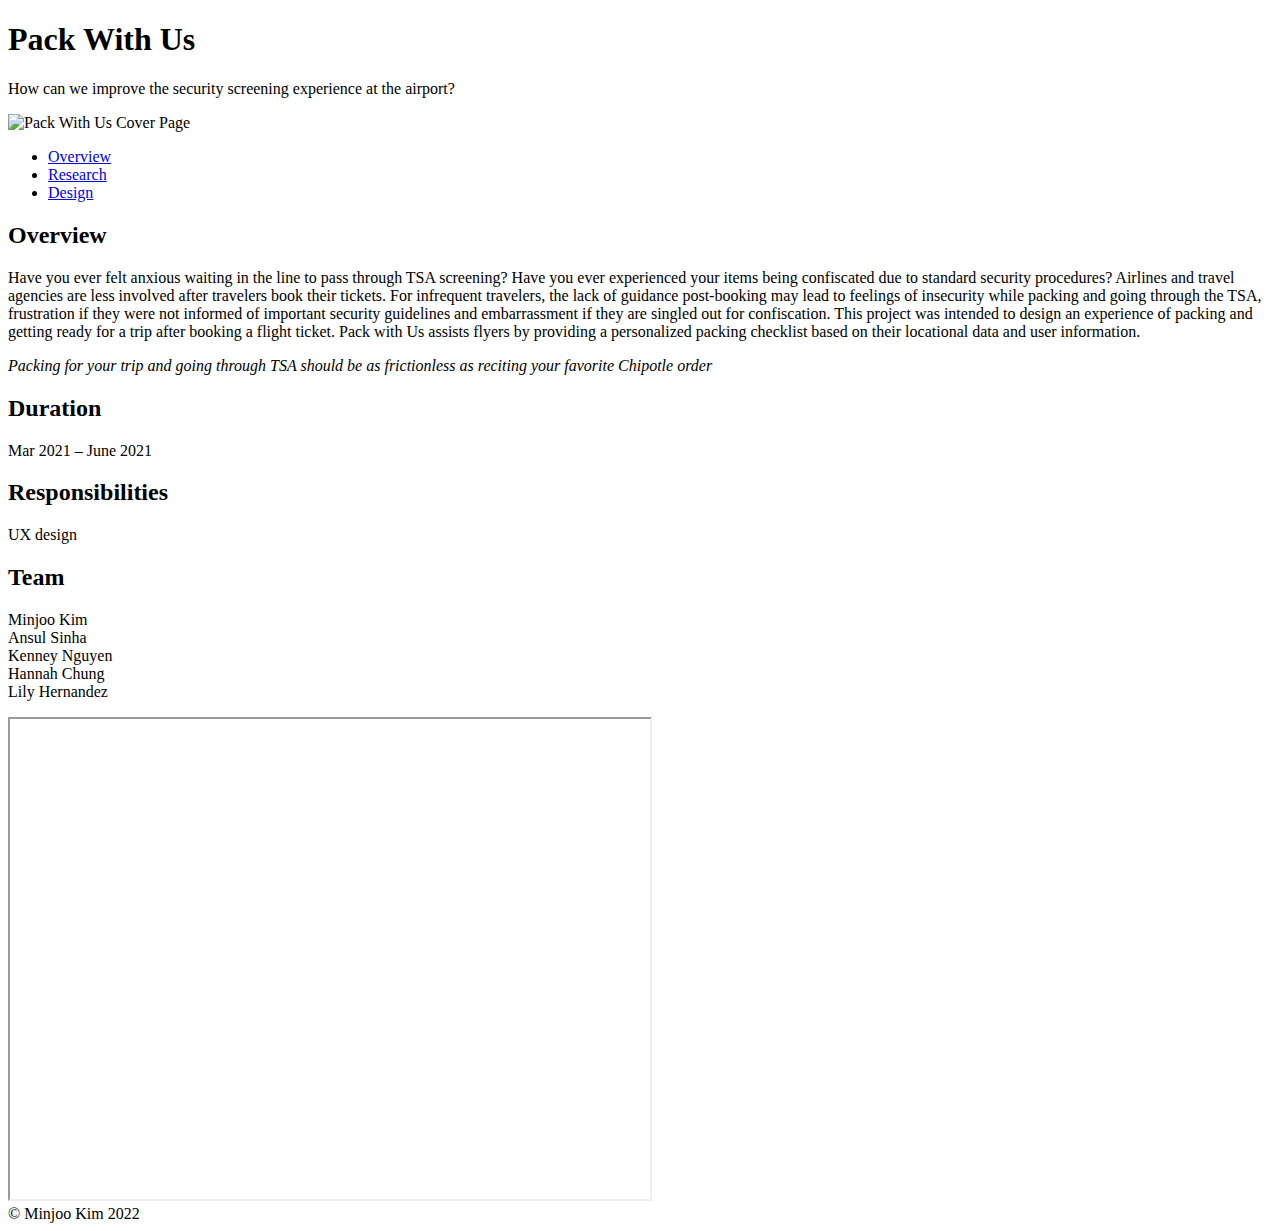
==== index.html @ 5a1395ab "Add files via upload" ====
<!DOCTYPE html>
<html lang="en">
    <head profile="http://www.w3.org/2005/10/profile">
        <link rel="icon" 
              type="image/png" 
              href="img/Logo.png">
<head>
    <meta charset="utf-8">
    <meta name="author" content="Minjoo Kim">
    <meta name="description" content="Design Portfolio">
    <title>Pack With Us</title>
    <link href="https://fonts.googleapis.com/css?family=Roboto:300,400" rel="stylesheet">
    <link rel="stylesheet" href="css/style.css">
</head>
<body>
    <header>
        <h1>Pack With Us</h1>
        <p>How can we improve the security screening experience at the airport?</p>
        <img src="img/cover_photo.png" 
        width=550px height="400px"
        alt="Pack With Us Cover Page">
        <nav>
            <ul>
                <li><a href="index.html">Overview</a></li>
                <li><a href="research.html">Research</a></li>
                <li><a href="design.html">Design</a></li>
            </ul>
        </nav>
    </header>

    <h2>Overview</h2>
    <p>Have you ever felt anxious waiting in the line to pass through TSA screening? Have you ever experienced your items being confiscated due to standard security procedures? Airlines and travel agencies are less involved after travelers book their tickets. For infrequent travelers, the lack of guidance post-booking may lead to feelings of insecurity while packing and going through the TSA, frustration if they were not informed of important security guidelines and embarrassment if they are singled out for confiscation. This project was intended to design an experience of packing and getting ready for a trip after booking a flight ticket. Pack with Us assists flyers by providing a personalized packing checklist based on their locational data and user information. </p>

    <em>Packing for your trip and going through TSA should be as frictionless as reciting your favorite Chipotle order</em>

    <h2>Duration</h2>
    <p>Mar 2021 – June 2021</p>

    <h2>Responsibilities</h2>
    <p>UX design</p>

    <h2>Team</h2>
    <p>Minjoo Kim
        <br>Ansul Sinha
        <br>Kenney Nguyen
        <br>Hannah Chung
        <br>Lily Hernandez
    </p>
    
    <iframe width="640" height="480"
    src="https://www.youtube.com//embed/DbdCM2KamGk">
    </iframe>

    <footer>
        &copy; Minjoo Kim 2022
    </footer>

</body>
</html>



<!-- Things to do:
use <div> elements
     -->
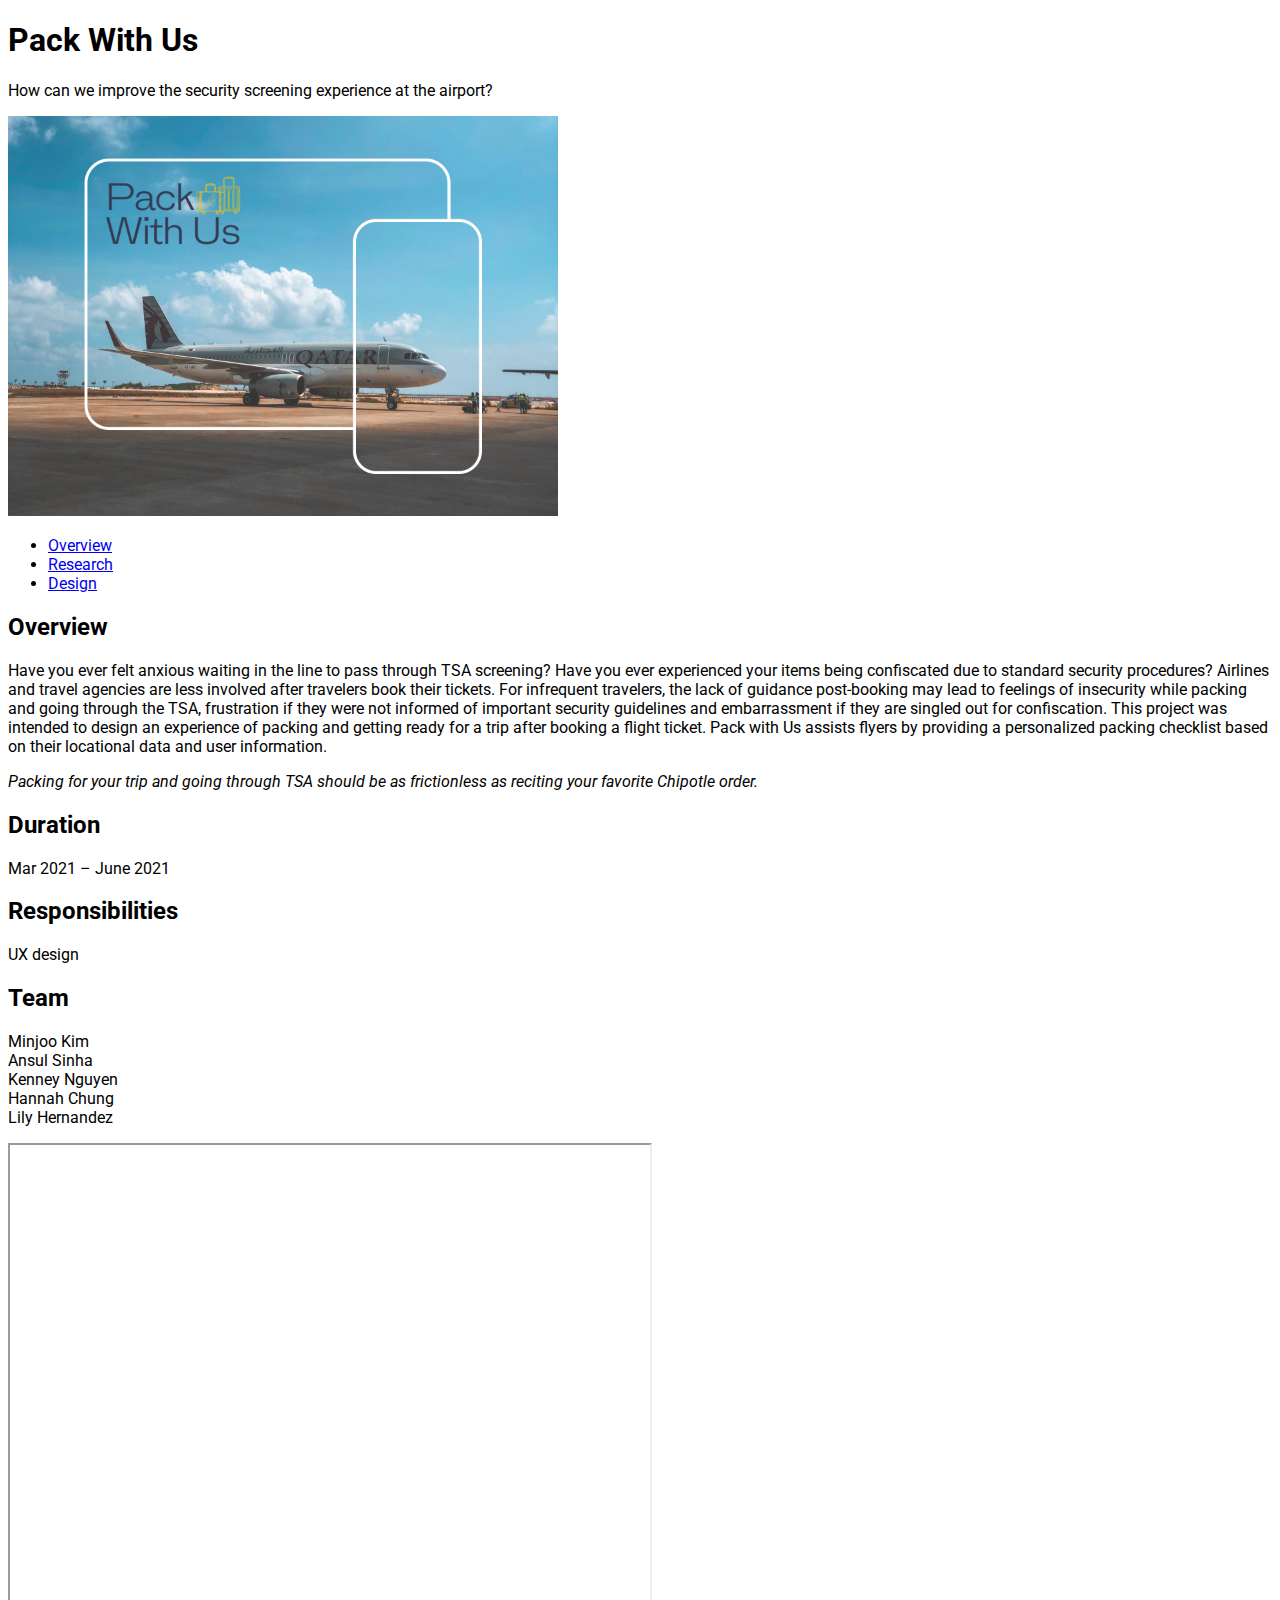
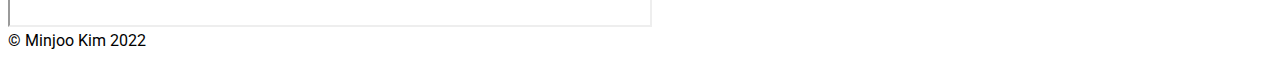
==== commit c512d6ce: "made content edits" ====
--- a/index.html
+++ b/index.html
@@ -29,9 +29,9 @@
     </header>
 
     <h2>Overview</h2>
-    <p>Have you ever felt anxious waiting in the line to pass through TSA screening? Have you ever experienced your items being confiscated due to standard security procedures? Airlines and travel agencies are less involved after travelers book their tickets. For infrequent travelers, the lack of guidance post-booking may lead to feelings of insecurity while packing and going through the TSA, frustration if they were not informed of important security guidelines and embarrassment if they are singled out for confiscation. This project was intended to design an experience of packing and getting ready for a trip after booking a flight ticket. Pack with Us assists flyers by providing a personalized packing checklist based on their locational data and user information. </p>
+    <p>Have you ever felt anxious waiting in the line to pass through TSA screening? Have you ever experienced your items being confiscated due to standard security procedures? Airlines and travel agencies are less involved after travelers book their tickets. For infrequent travelers, the lack of guidance post-booking may lead to feelings of insecurity while packing and going through the TSA, frustration if they were not informed of important security guidelines and embarrassment if they are singled out for confiscation. This project was intended to design an experience of packing and getting ready for a trip after booking a flight ticket. Pack with Us assists flyers by providing a personalized packing checklist based on their locational data and user information.</p>
 
-    <em>Packing for your trip and going through TSA should be as frictionless as reciting your favorite Chipotle order</em>
+    <em>Packing for your trip and going through TSA should be as frictionless as reciting your favorite Chipotle order.</em>
 
     <h2>Duration</h2>
     <p>Mar 2021 – June 2021</p>
--- a/css/style.css
+++ b/css/style.css
@@ -0,0 +1,3 @@
+body {
+    font-family: -apple-system, BlinkMacSystemFont, 'Segoe UI', Roboto, Oxygen, Ubuntu, Cantarell, 'Open Sans', 'Helvetica Neue', sans-serif;
+}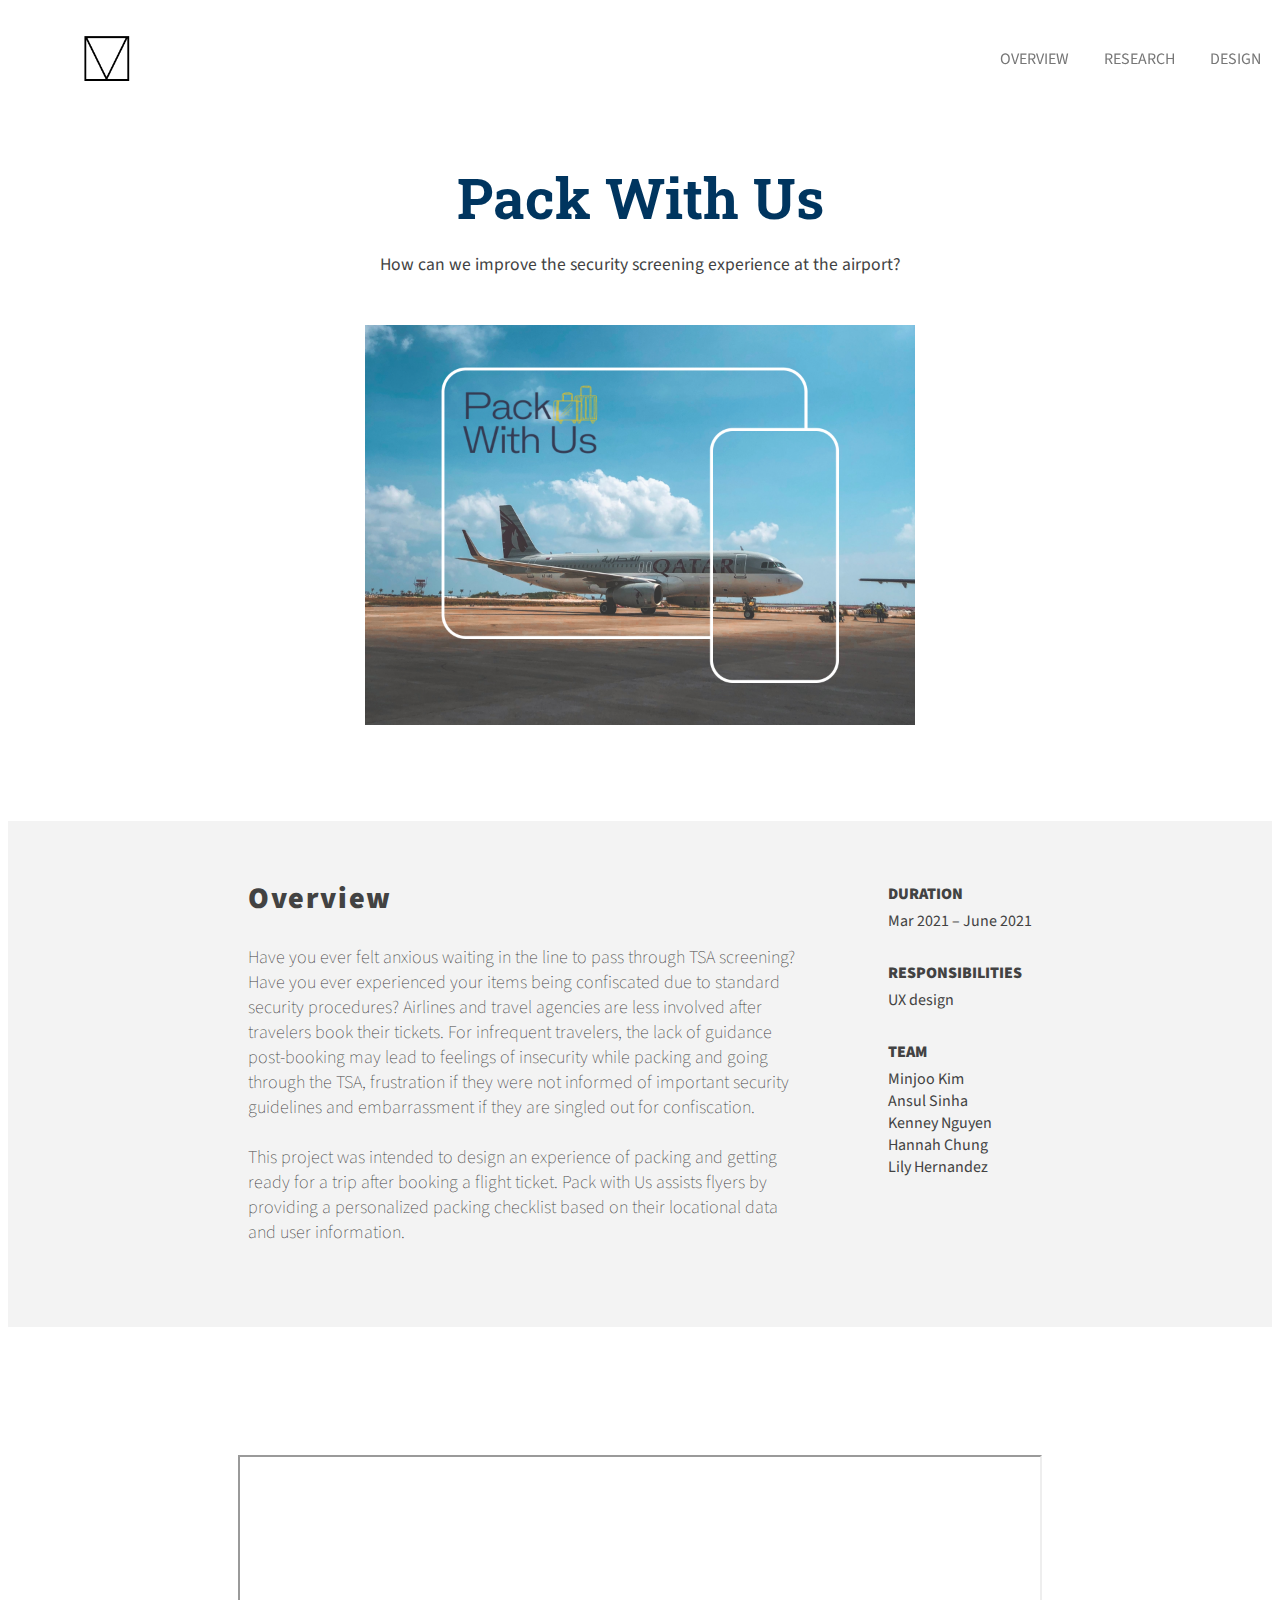
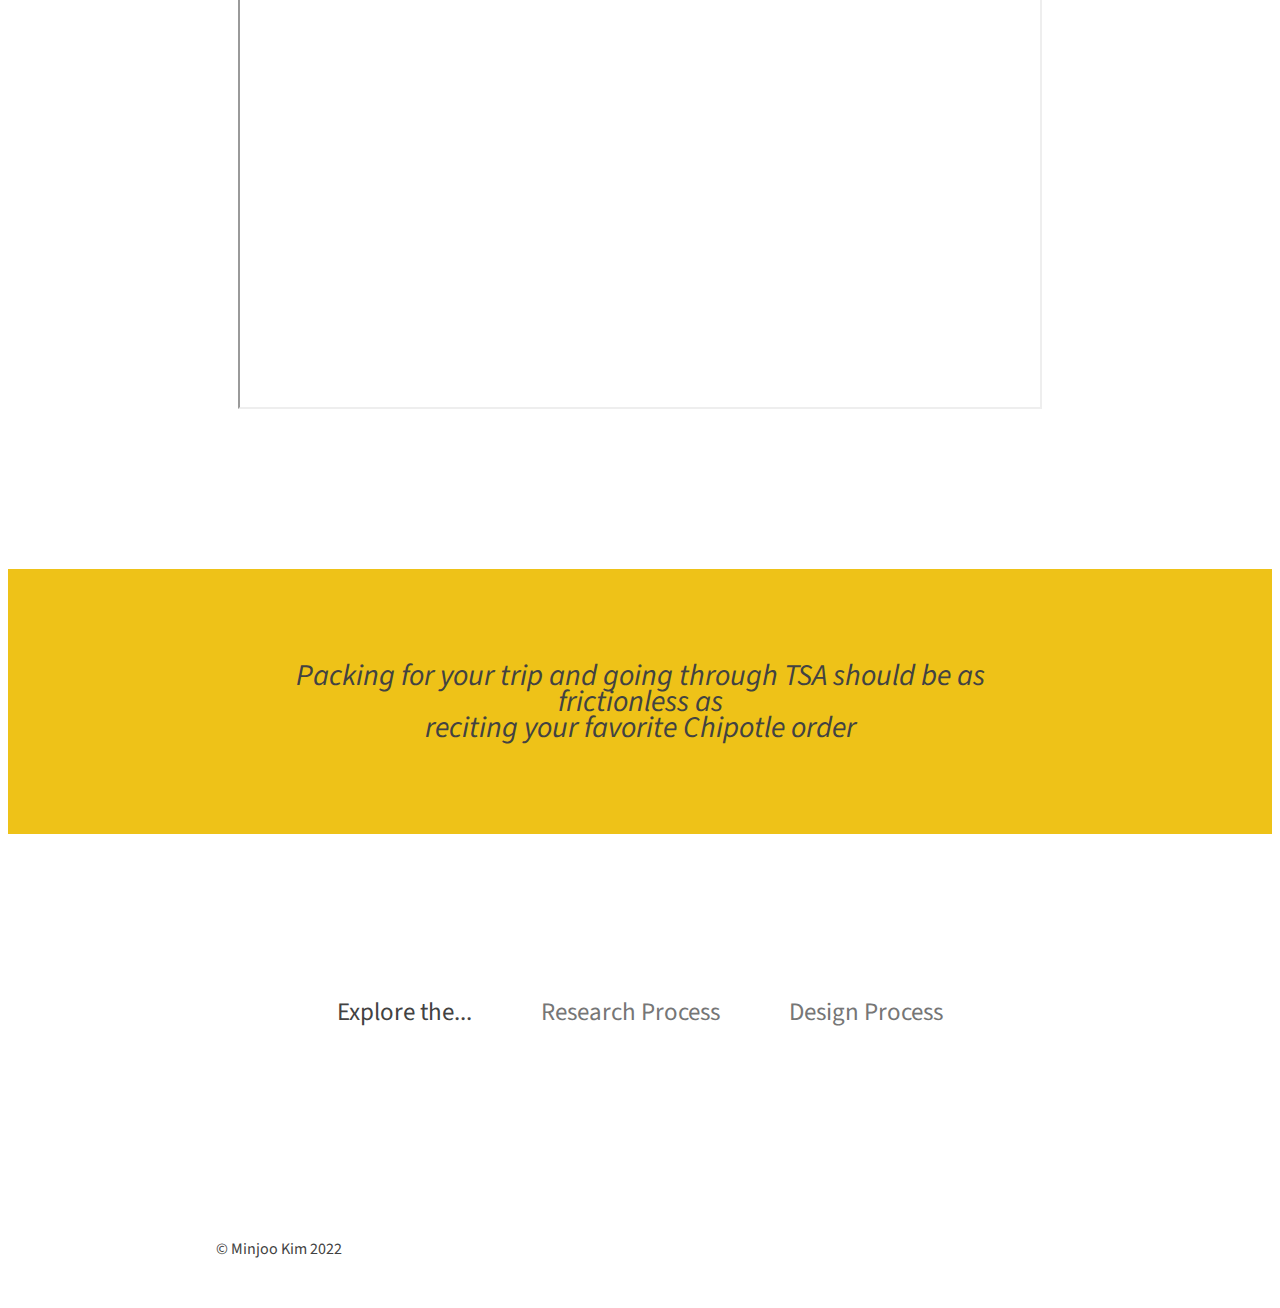
==== commit 29ed5a3e: "css styling" ====
--- a/index.html
+++ b/index.html
@@ -1,65 +1,100 @@
 <!DOCTYPE html>
 <html lang="en">
-    <head profile="http://www.w3.org/2005/10/profile">
-        <link rel="icon" 
-              type="image/png" 
-              href="img/Logo.png">
-<head>
-    <meta charset="utf-8">
-    <meta name="author" content="Minjoo Kim">
-    <meta name="description" content="Design Portfolio">
-    <title>Pack With Us</title>
-    <link href="https://fonts.googleapis.com/css?family=Roboto:300,400" rel="stylesheet">
-    <link rel="stylesheet" href="css/style.css">
-</head>
+
+<head profile="http://www.w3.org/2005/10/profile">
+    <link rel="icon" type="image/png" href="img/Logo.png">
+
+    <head>
+        <meta charset="utf-8">
+        <meta name="author" content="Minjoo Kim">
+        <meta name="description" content="Design Portfolio">
+        <title>Pack With Us</title>
+        <link href="https://fonts.googleapis.com/css?family=Source+Sans+Pro|Roboto+Slab:200,400,600,700"
+            rel="stylesheet">
+        <link rel="stylesheet" href="css/style.css">
+    </head>
+
 <body>
     <header>
-        <h1>Pack With Us</h1>
-        <p>How can we improve the security screening experience at the airport?</p>
-        <img src="img/cover_photo.png" 
-        width=550px height="400px"
-        alt="Pack With Us Cover Page">
         <nav>
+            <a href="https://www.minj00kim.com/"><img src="img/Logo.png" width="53px" alt="Visit Portfolio"></a>
             <ul>
-                <li><a href="index.html">Overview</a></li>
-                <li><a href="research.html">Research</a></li>
-                <li><a href="design.html">Design</a></li>
+                <li class="menu"><a href="index.html">OVERVIEW</a></li>
+                <li class="menu"><a href="research.html">RESEARCH</a></li>
+                <li class="menu"><a href="design.html">DESIGN</a></li>
             </ul>
         </nav>
     </header>
 
-    <h2>Overview</h2>
-    <p>Have you ever felt anxious waiting in the line to pass through TSA screening? Have you ever experienced your items being confiscated due to standard security procedures? Airlines and travel agencies are less involved after travelers book their tickets. For infrequent travelers, the lack of guidance post-booking may lead to feelings of insecurity while packing and going through the TSA, frustration if they were not informed of important security guidelines and embarrassment if they are singled out for confiscation. This project was intended to design an experience of packing and getting ready for a trip after booking a flight ticket. Pack with Us assists flyers by providing a personalized packing checklist based on their locational data and user information.</p>
+        <div class="title">
+            <h1>Pack With Us</h1>
+            <p>How can we improve the security screening experience at the airport?</p>
+            <img src="img/cover_photo.png" width=550 alt="Pack With Us Cover Page">
+        </div>
 
-    <em>Packing for your trip and going through TSA should be as frictionless as reciting your favorite Chipotle order.</em>
+        <div id="intro">
+            <section class="boxes">
+                <div class="overview">
+                    <h2>Overview</h2>
+                    <p>Have you ever felt anxious waiting in the line to pass through TSA screening? Have you ever
+                        experienced
+                        your items being confiscated due to standard security procedures? Airlines and travel agencies
+                        are
+                        less
+                        involved after travelers book their tickets. For infrequent travelers, the lack of guidance
+                        post-booking
+                        may lead to feelings of insecurity while packing and going through the TSA, frustration if they
+                        were
+                        not
+                        informed of important security guidelines and embarrassment if they are singled out for
+                        confiscation.
+                        <br><br>This project was intended to design an experience of packing and getting ready for a
+                        trip after
+                        booking
+                        a flight ticket. Pack with Us assists flyers by providing a personalized packing checklist based
+                        on
+                        their locational data and user information.
+                    </p>
+                </div>
+                <div class="other">
+                    <h3>Duration</h3>
+                    <p>Mar 2021 – June 2021</p>
 
-    <h2>Duration</h2>
-    <p>Mar 2021 – June 2021</p>
+                    <h3>Responsibilities</h3>
+                    <p>UX design</p>
 
-    <h2>Responsibilities</h2>
-    <p>UX design</p>
+                    <h3>Team</h3>
+                    <p>Minjoo Kim
+                        <br>Ansul Sinha
+                        <br>Kenney Nguyen
+                        <br>Hannah Chung
+                        <br>Lily Hernandez
+                    </p>
+                </div>
+            </section>
+        </div>
 
-    <h2>Team</h2>
-    <p>Minjoo Kim
-        <br>Ansul Sinha
-        <br>Kenney Nguyen
-        <br>Hannah Chung
-        <br>Lily Hernandez
-    </p>
-    
-    <iframe width="640" height="480"
-    src="https://www.youtube.com//embed/DbdCM2KamGk">
-    </iframe>
+        <iframe width="800" height="550" src="https://www.youtube.com//embed/DbdCM2KamGk">
+        </iframe>
+
+        <div class="emphasis" id="quote">
+            <p>Packing for your trip and going through TSA should be as frictionless as <br>reciting your favorite
+                Chipotle
+                order</p>
+        </div>
+
+        <div id="next">
+            <p> 
+                Explore the...
+                <a href="research.html"> Research Process</a>
+                <a href="design.html"> Design Process</a>
+            </p>
+        </div>
 
     <footer>
         &copy; Minjoo Kim 2022
     </footer>
 
 </body>
+
 </html>
-
-
-
-<!-- Things to do:
-use <div> elements
-     -->--- a/css/style.css
+++ b/css/style.css
@@ -1,3 +1,181 @@
 body {
-    font-family: -apple-system, BlinkMacSystemFont, 'Segoe UI', Roboto, Oxygen, Ubuntu, Cantarell, 'Open Sans', 'Helvetica Neue', sans-serif;
-}+    font-family: "Source Sans Pro";
+    color: #424242;
+}
+
+main h3, main p, main ol {
+    margin-left: 15rem;
+    margin-right: 15rem;
+}
+
+main div {
+    margin-top: 8rem;
+}
+main div h3 {
+    font-size: 30px;
+    font-weight: 900;
+    letter-spacing: .1rem;
+}
+
+img {
+    display: block;
+    margin: 0 auto;
+}
+
+img.persona {
+    display: flex;
+    align-items: center;
+    margin: 4rem;
+}
+
+em {
+    font-weight: 900;
+    background-color: #EEC218;
+    padding-left: 5px;
+    padding-right: 5px;
+    margin-left: 3px;
+    margin-right: 3px;
+}
+
+/* nav menu */
+nav img {
+    position: fixed;
+    top: 2rem;
+    left: 5rem;
+}
+
+nav ul {
+    width: 100%;
+    position: fixed;
+    left: 60rem;
+    top: 2rem;
+}
+
+nav li {
+    display: inline;
+    padding-right: 2rem;
+}
+
+nav ul a {
+    color: #767676;
+    text-decoration: none;
+}
+
+nav ul a:hover {
+    color: black;
+}
+
+/* Overview box */
+#intro {
+    padding: 2rem 15rem 4rem;
+    background-color: #EEEEEEB3;
+    margin-bottom: 8rem;
+}
+
+.boxes {
+    display: flex;
+}
+
+.boxes .overview {
+    padding-right: 80px;
+}
+
+#intro h2 {
+    font-size: 30px;
+    font-weight: 900;
+    letter-spacing: .1rem;
+}
+
+#intro h3 {
+    font-size: 1rem;
+    font-weight: 900;
+    text-transform: uppercase;
+    margin-bottom: 10px;
+    margin-top: 30px;
+}
+
+#intro .overview p {
+    font-size: 18px;
+    font-weight: 200;
+}
+
+#intro .other p {
+    white-space: nowrap;
+    margin-top: -5px;
+}
+
+/* Title */
+.title {
+    text-align: center;
+    margin-top: 10rem;
+    margin-bottom: 6rem;
+}
+
+.title h1 {
+    font-family: "Roboto Slab";
+    font-size: 3.5rem;
+    margin: 1rem;
+    color: #00355F;
+}
+
+.title h2 {
+    font-size: 2rem;
+}
+
+.title p {
+    font-size: 1.1rem;
+    margin-bottom: 3rem;
+}
+
+/* video */
+iframe {
+    display: block;
+    margin: 0 auto;
+}
+ /* emphasis */
+.emphasis {
+    background-color: #EEEEEEB3;
+    padding-top: 2rem;
+    padding-bottom: 3rem;
+    padding-left: 8rem;
+}
+
+.emphasis p {
+    font-size: 18px;
+    line-height: 1.6rem;
+}
+
+.emphasis#quote {
+    padding: 4rem 15rem;
+    margin-top: 10rem;
+    margin-bottom: 10rem;
+    background-color: #EEC218;
+}
+
+.emphasis#quote p {
+    text-align: center;
+    font-size: 30px;
+    font-style: italic;
+}
+
+/* bottom navigation */
+#next p {
+    text-align: center;
+    font-size: 25px;
+    padding-bottom: 10rem;
+}
+
+#next p a {
+    text-decoration: none;
+    color: #767676;
+    margin-left: 4rem;
+}
+
+#next p a:hover {
+    color: #424242;
+}
+
+/* footer */
+footer {
+    margin: 3rem 13rem;
+}
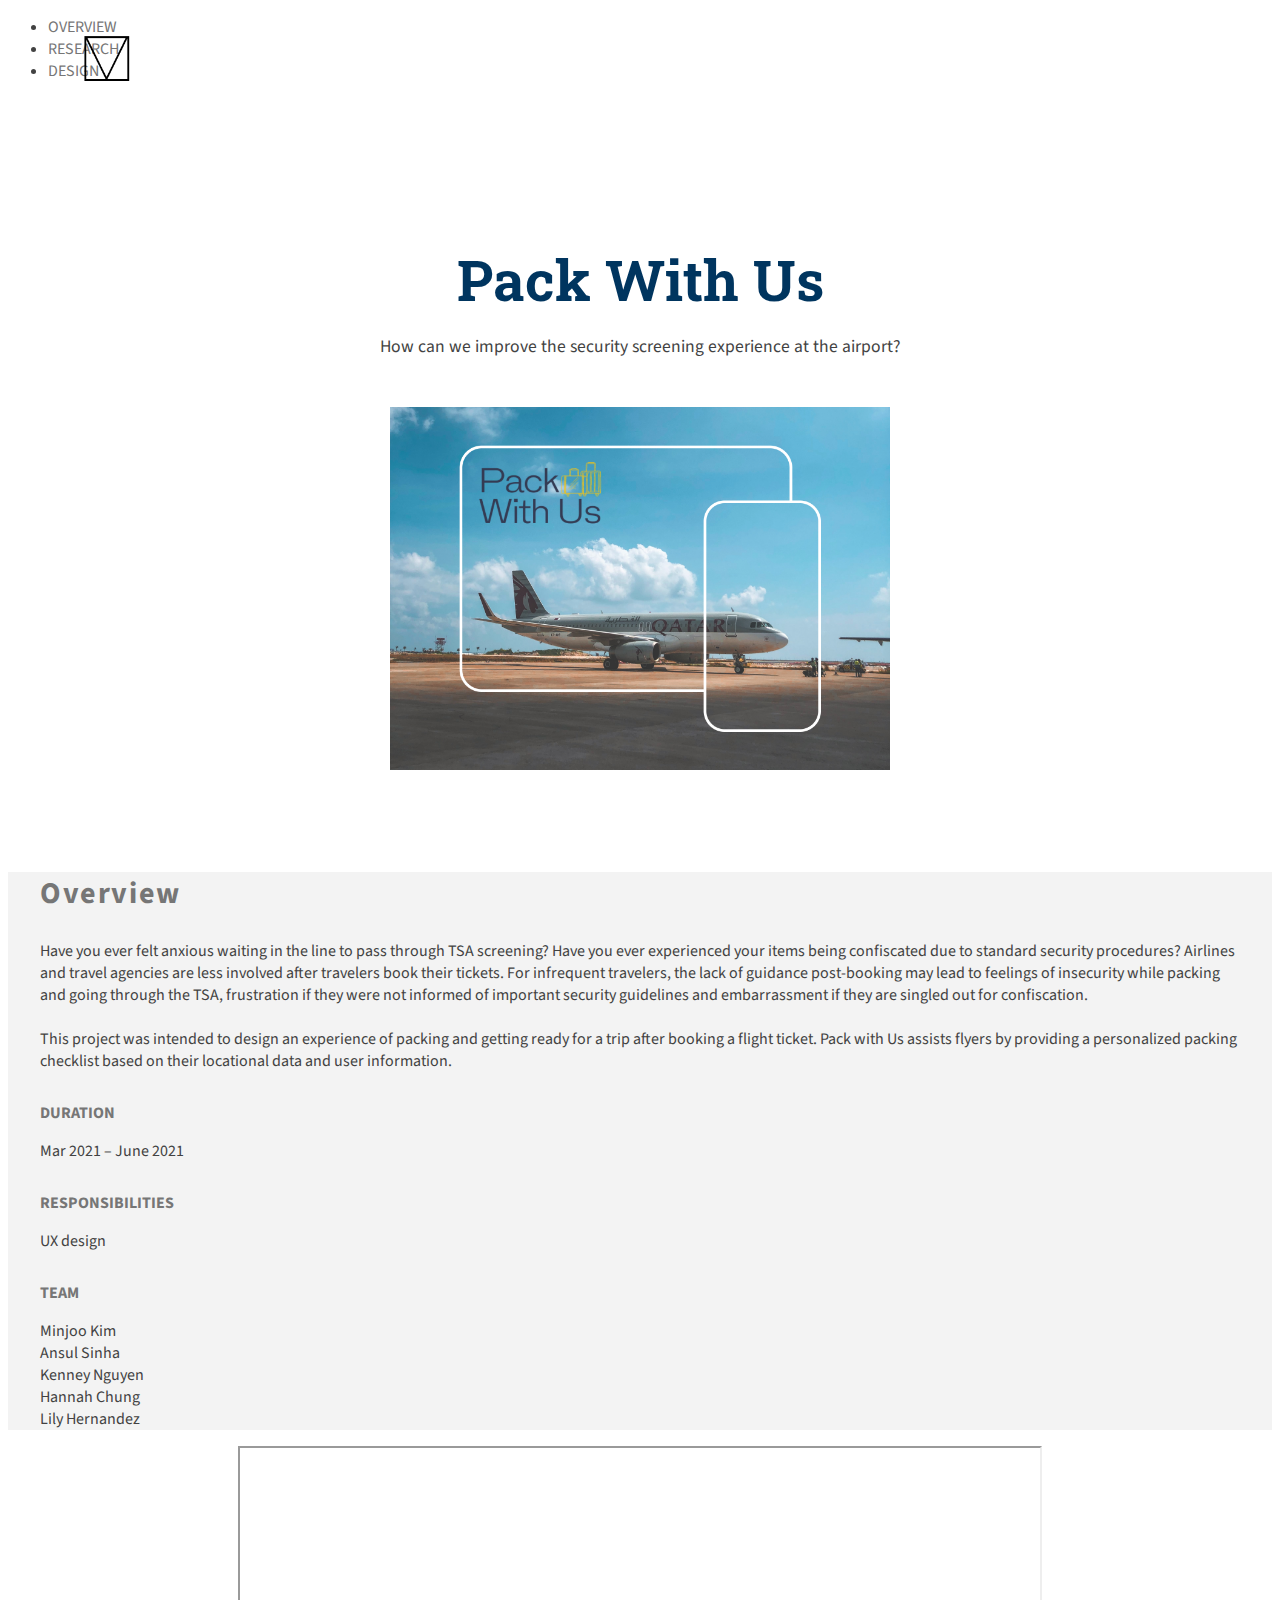
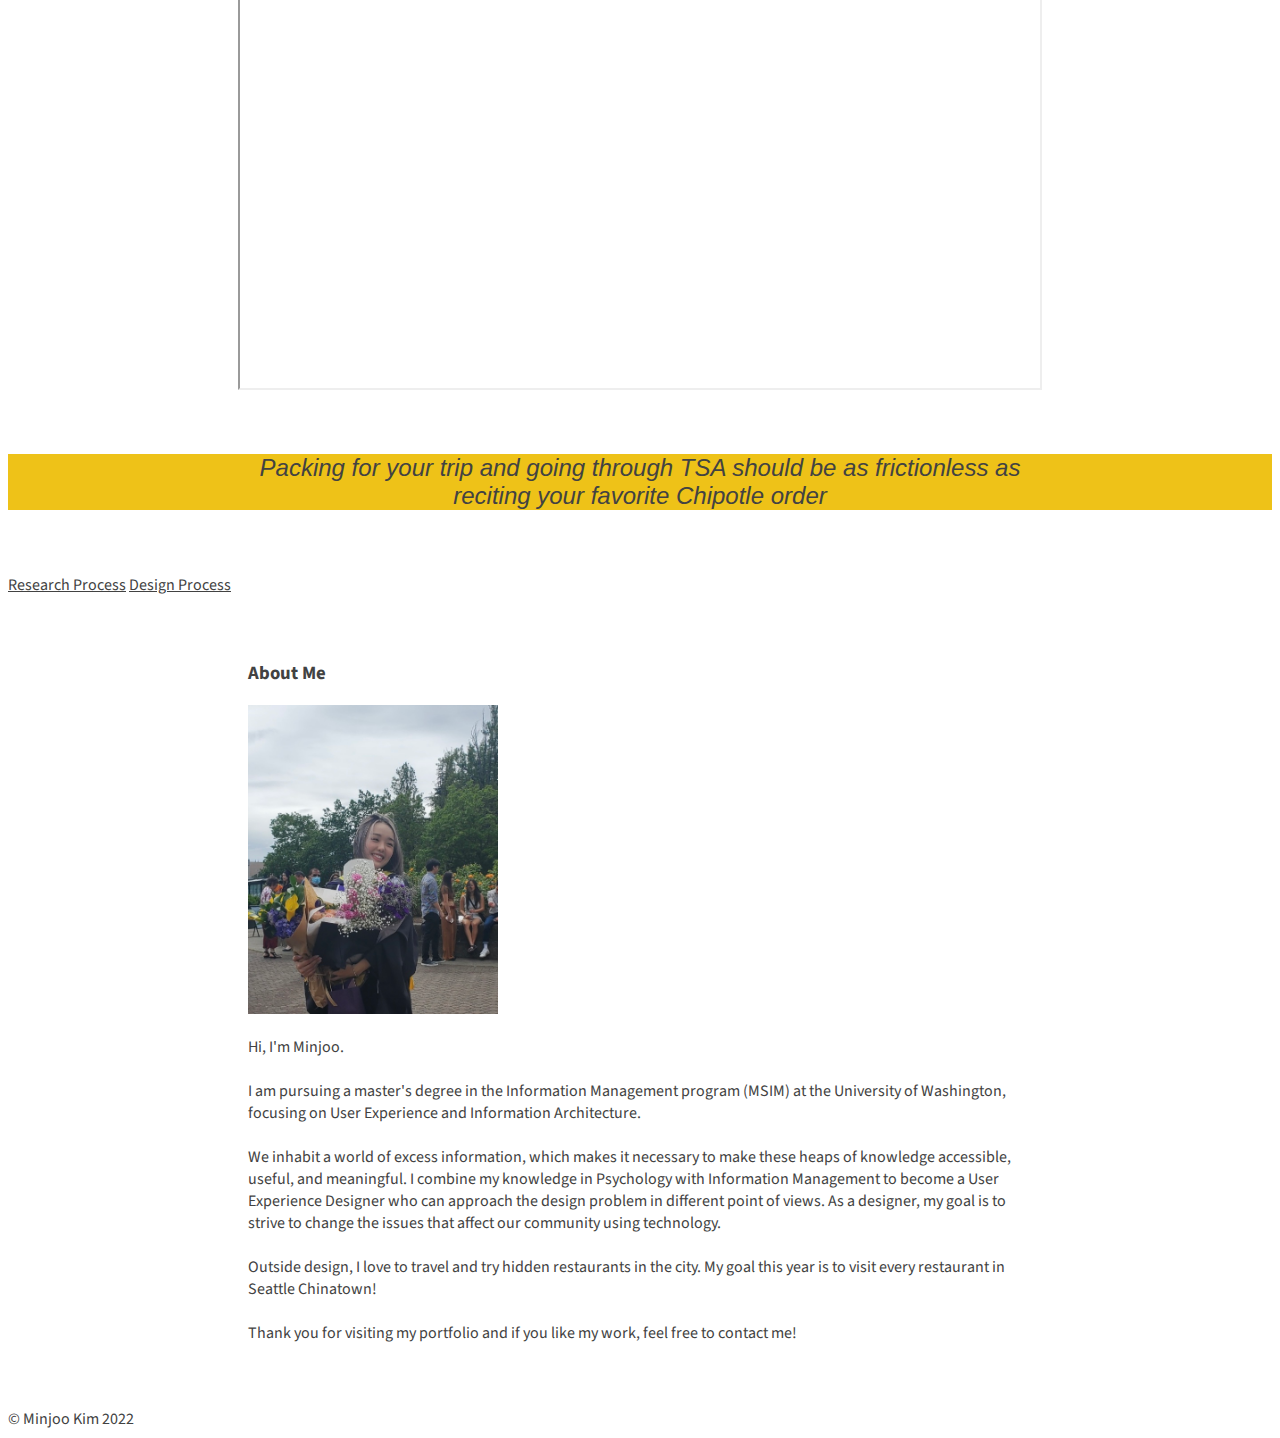
==== commit 83fb15b0: "add content and add css" ====
--- a/index.html
+++ b/index.html
@@ -9,92 +9,154 @@
         <meta name="author" content="Minjoo Kim">
         <meta name="description" content="Design Portfolio">
         <title>Pack With Us</title>
+        <meta name="viewport" content="width=device-width, initial-scale=1, shrink-to-fit=no">
         <link href="https://fonts.googleapis.com/css?family=Source+Sans+Pro|Roboto+Slab:200,400,600,700"
             rel="stylesheet">
         <link rel="stylesheet" href="css/style.css">
+
+        <link rel="stylesheet" href="https://cdn.jsdelivr.net/npm/bootstrap@4.6.1/dist/css/bootstrap.min.css"
+            integrity="sha384-zCbKRCUGaJDkqS1kPbPd7TveP5iyJE0EjAuZQTgFLD2ylzuqKfdKlfG/eSrtxUkn" crossorigin="anonymous">
+        <script src="//code.jquery.com/jquery-1.11.0.min.js"></script>
+        <script src="http://netdna.bootstrapcdn.com/bootstrap/3.1.1/js/bootstrap.min.js"></script>
     </head>
 
 <body>
     <header>
         <nav>
-            <a href="https://www.minj00kim.com/"><img src="img/Logo.png" width="53px" alt="Visit Portfolio"></a>
-            <ul>
-                <li class="menu"><a href="index.html">OVERVIEW</a></li>
-                <li class="menu"><a href="research.html">RESEARCH</a></li>
-                <li class="menu"><a href="design.html">DESIGN</a></li>
+            <a href="https://www.minj00kim.com/"><img id="logo" src="img/Logo.png" width="53px"
+                    alt="Visit Portfolio"></a>
+            <ul class="nav d-flex justify-content-end fixed-top m-4">
+                <li class="nav-item">
+                    <a class="nav-link active" href="index.html">OVERVIEW</a>
+                </li>
+                <li class="nav-item">
+                    <a class="nav-link" href="research.html">RESEARCH</a>
+                </li>
+                <li class="nav-item">
+                    <a class="nav-link" href="design.html">DESIGN</a>
+                </li>
             </ul>
         </nav>
     </header>
 
-        <div class="title">
-            <h1>Pack With Us</h1>
-            <p>How can we improve the security screening experience at the airport?</p>
-            <img src="img/cover_photo.png" width=550 alt="Pack With Us Cover Page">
+    <div class="title text-center">
+        <h1>Pack With Us</h1>
+        <p>How can we improve the security screening experience at the airport?</p>
+        <img id="cover" src="img/cover_photo.png" width=300 alt="Pack With Us Cover Page">
+    </div>
+
+    <main>
+
+        <div class="jumbotron jumbotron-fluid">
+            <div class="container-fluid" id="intro">
+                <div class="row justify-content-center">
+                    <div class="d-flex col col-sm-8 col-md-8 col-lg-8 col-xl-8">
+                        <div id="content">
+                            <h2>Overview</h2>
+                            <p>Have you ever felt anxious waiting in the line to pass through TSA screening? Have you
+                                ever
+                                experienced
+                                your items being confiscated due to standard security procedures? Airlines and travel
+                                agencies
+                                are
+                                less
+                                involved after travelers book their tickets. For infrequent travelers, the lack of
+                                guidance
+                                post-booking
+                                may lead to feelings of insecurity while packing and going through the TSA, frustration
+                                if they
+                                were
+                                not
+                                informed of important security guidelines and embarrassment if they are singled out for
+                                confiscation.
+                                <br><br>This project was intended to design an experience of packing and getting ready
+                                for a
+                                trip after
+                                booking
+                                a flight ticket. Pack with Us assists flyers by providing a personalized packing
+                                checklist based
+                                on
+                                their locational data and user information.
+                            </p>
+                        </div>
+                    </div>
+                    <div class="d-flex col col-sm-8 col-md-4 col-lg-2 col-xl-2">
+                        <div id="content">
+                            <h3>Duration</h3>
+                            <p>Mar 2021 – June 2021</p>
+
+                            <h3>Responsibilities</h3>
+                            <p>UX design</p>
+
+                            <h3>Team</h3>
+                            <p>Minjoo Kim
+                                <br>Ansul Sinha
+                                <br>Kenney Nguyen
+                                <br>Hannah Chung
+                                <br>Lily Hernandez
+                            </p>
+                        </div>
+                    </div>
+                    </section>
+                </div>
+            </div>
+
         </div>
 
-        <div id="intro">
-            <section class="boxes">
-                <div class="overview">
-                    <h2>Overview</h2>
-                    <p>Have you ever felt anxious waiting in the line to pass through TSA screening? Have you ever
-                        experienced
-                        your items being confiscated due to standard security procedures? Airlines and travel agencies
-                        are
-                        less
-                        involved after travelers book their tickets. For infrequent travelers, the lack of guidance
-                        post-booking
-                        may lead to feelings of insecurity while packing and going through the TSA, frustration if they
-                        were
-                        not
-                        informed of important security guidelines and embarrassment if they are singled out for
-                        confiscation.
-                        <br><br>This project was intended to design an experience of packing and getting ready for a
-                        trip after
-                        booking
-                        a flight ticket. Pack with Us assists flyers by providing a personalized packing checklist based
-                        on
-                        their locational data and user information.
-                    </p>
-                </div>
-                <div class="other">
-                    <h3>Duration</h3>
-                    <p>Mar 2021 – June 2021</p>
+        <iframe id="prototypevideo" src="https://www.youtube.com//embed/DbdCM2KamGk">
+        </iframe>
 
-                    <h3>Responsibilities</h3>
-                    <p>UX design</p>
+        <div class="jumbotron jumbotron-fluid" id="quote">
+            <div class="container">
+              <p>Packing for your trip and going through TSA should be as frictionless as <br>reciting your favorite
+                Chipotle order</p>
+            </div>
+          </div>
 
-                    <h3>Team</h3>
-                    <p>Minjoo Kim
-                        <br>Ansul Sinha
-                        <br>Kenney Nguyen
-                        <br>Hannah Chung
-                        <br>Lily Hernandez
-                    </p>
-                </div>
-            </section>
+        <div id="next" class="d-flex justify-content-center mx-3">
+            <a href="research.html" class="btn btn-primary btn-lg active mx-4" role="button"
+                aria-pressed="true">Research
+                Process</a>
+            <a href="design.html" class="btn btn-primary btn-lg active mx-4" role="button" aria-pressed="true">Design
+                Process</a>
         </div>
 
-        <iframe width="800" height="550" src="https://www.youtube.com//embed/DbdCM2KamGk">
-        </iframe>
-
-        <div class="emphasis" id="quote">
-            <p>Packing for your trip and going through TSA should be as frictionless as <br>reciting your favorite
-                Chipotle
-                order</p>
-        </div>
-
-        <div id="next">
-            <p> 
-                Explore the...
-                <a href="research.html"> Research Process</a>
-                <a href="design.html"> Design Process</a>
-            </p>
-        </div>
-
+        <div id="content">
+            <h3>About Me</h3>
+            <div class="container-fluid my-5">
+                <div class="row justify-content-center">
+                    <div class="col col-sm-6 col-lg-4 my-2">
+                        <img src="img/profile.jpg" width=250 alt="Picture of Me">
+                    </div>
+                    <div class="d-flex col col-sm-10 col-lg-8 my-2">
+                        <p>Hi, I'm Minjoo.<br><br>I am pursuing a master's degree in the Information Management program
+                            (MSIM)
+                            at the University of Washington, focusing on User Experience and Information
+                            Architecture.<br><br>We
+                            inhabit a world of excess information, which makes it necessary to make these heaps of
+                            knowledge accessible,
+                            useful, and meaningful. I combine my knowledge in Psychology with Information Management to
+                            become a User
+                            Experience Designer who can approach the design problem in different point of views. As a
+                            designer, my goal
+                            is to strive to change the issues that affect our community using technology.<br><br>Outside
+                            design, I
+                            love to travel and try hidden restaurants in the city. My goal this year is to visit every
+                            restaurant in
+                            Seattle Chinatown!
+                            <br><br>Thank you for visiting my portfolio and if you like my work, feel free to contact
+                            me!
+                        </p>
+                    </div>
+                </div>
+            </div>
+    </main>
     <footer>
         &copy; Minjoo Kim 2022
     </footer>
-
+    <script src="https://code.jquery.com/jquery-3.6.0.min.js"></script>
+    <script src="https://cdn.jsdelivr.net/npm/bootstrap@5.0.1/dist/js/bootstrap.bundle.min.js"></script>
+    <script src="js/index.js"></script>
 </body>
 
-</html>
+</html>--- a/css/style.css
+++ b/css/style.css
@@ -3,29 +3,101 @@
     color: #424242;
 }
 
-main h3, main p, main ol {
-    margin-left: 15rem;
-    margin-right: 15rem;
-}
-
-main div {
-    margin-top: 8rem;
-}
-main div h3 {
+main div#content {
+    margin: 4rem 2rem;
+}
+
+/* nav menu */
+nav .nav-item{
+    visibility: hidden;
+}
+
+nav img#logo {
+    position: fixed;
+    top: 2rem;
+    left: 5rem;
+}
+
+nav ul a {
+    color: #767676;
+    text-decoration: none;
+}
+
+nav ul a:hover {
+    color: black;
+}
+
+/* Title */
+div.title {
+    text-align: center;
+    margin-top: 10rem;
+    margin-bottom: 6rem;
+}
+
+div.title h1 {
+    font-family: "Roboto Slab";
+    text-align: center;
+    font-size: 2.5rem;
+    margin: 1rem;
+    color: #00355F;
+}
+
+div.title h2 {
+    font-size: 1.5rem;
+    text-align: center;
+}
+
+div.title p {
+    text-align: center;
+    margin-bottom: 3rem;
+}
+
+#next .btn {
+    color: #424242;
+    background-color: white;
+    border-color: #767676;
+}
+
+#next .btn:hover {
+    color: white;
+    background-color: #424242;
+    border-color: #white;
+}
+
+#intro h2 {
     font-size: 30px;
-    font-weight: 900;
+    font-weight: 700;
     letter-spacing: .1rem;
-}
-
-img {
+    color: #767676;
+}
+
+div.jumbotron {
+background-color: #EEEEEEB3;
+}
+
+#intro #content {
+    margin: 1rem 2rem;
+}
+
+#intro h3 {
+    font-size: 1rem;
+    font-weight: 700;
+    text-transform: uppercase;
+    margin-bottom: 10px;
+    margin-top: 30px;
+    color: #767676;
+}
+
+#intro .overview p {
+    font-weight: 200;
+}
+
+iframe {
     display: block;
+    background-position: center;
     margin: 0 auto;
-}
-
-img.persona {
-    display: flex;
-    align-items: center;
-    margin: 4rem;
+    width: 300px;
+    height: 200px;
 }
 
 em {
@@ -37,47 +109,176 @@
     margin-right: 3px;
 }
 
-/* nav menu */
-nav img {
-    position: fixed;
-    top: 2rem;
-    left: 5rem;
-}
-
-nav ul {
+div.jumbotron#quote {
+    background-color: #EEC218;
+    margin: 4rem 0rem;
+}
+
+div.jumbotron#quote p {
+    text-align: center;
+    font-style: italic;
+    font-family: 'Trebuchet MS', 'Lucida Sans Unicode', 'Lucida Grande', 'Lucida Sans', Arial, sans-serif;
+}
+
+div.jumbotron#fiveWhy {
+    padding-left: 1rem;
+}
+
+/* Responsive Styling */
+@media (min-width: 598px) {
+    div.title h1 {
+        font-family: "Roboto Slab";
+        text-align: center;
+        font-size: 3.5rem;
+        margin: 1rem;
+        color: #00355F;
+    }
+    
+    div.title h2 {
+        font-size: 2rem;
+        text-align: center;
+    }
+    
+    div.title p {
+        text-align: center;
+        font-size: 1.1rem;
+        margin-bottom: 3rem;
+    }
+
+    nav .nav-item{
+        visibility: visible;
+    }
+
+    main div#content {
+        margin: 4rem 4rem;
+    }
+
+    iframe {
+        width: 500px;
+        height: 360px;
+    }
+
+    img#cover {
+        width: 500px;
+    }
+
+    img#main {
+        width: 500px;
+    }
+
+    img#persona {
+        width: 500px;
+        text-align: center;
+    }
+    div.jumbotron#fiveWhy {
+        padding-left: 4rem;
+    }
+}
+
+@media (min-width: 768px) {
+    main div#content {
+        margin: 4rem 6rem;
+    }
+
+    iframe {
+        width: 650px;
+        height: 430px;
+    }
+
+    img#main {
+        width: 500px;
+    }
+    div.jumbotron#quote p {
+        font-size: 1.5rem;
+      }
+
+      div.jumbotron#fiveWhy {
+        padding-left: 6rem;
+    }
+}
+
+@media (min-width: 992px) {
+    main div#content {
+        margin: 4rem 15rem;
+    }
+
+    iframe {
+        width: 800px;
+        height: 540px;
+    }
+
+    img#main {
+        width: 900px;
+    }
+
+    div.jumbotron#fiveWhy {
+        padding-left: 15rem;
+    }
+}
+
+
+/* 
+main div {
+    margin-bottom: 8rem;
+}
+
+main div {
+    font-size: 30px;
+    font-weight: 900;
+    letter-spacing: .1rem;
+}
+
+img {
+    display: block;
+    margin: 0 auto;
+}
+
+.persona {
+    display: inline-flex;
+    align-items: center;
+    text-align: center;
+}
+
+.persona img {
+    padding: 0 5px 0 5px;
+    margin-left: auto;
+    margin-right: auto;
+}
+
+.grid_container {
+    display: grid;
+    /* grid-template-columns: auto auto; */
+    /* padding: 10px; 
+}*/
+
+/* 
+.grid_item {
+    padding: 1px;
+    text-align: center;
+} */
+
+/* .persona_img {
     width: 100%;
-    position: fixed;
-    left: 60rem;
-    top: 2rem;
-}
-
-nav li {
-    display: inline;
-    padding-right: 2rem;
-}
-
-nav ul a {
-    color: #767676;
-    text-decoration: none;
-}
-
-nav ul a:hover {
-    color: black;
-}
+} */
+/* 
+em {
+    font-weight: 900;
+    background-color: #EEC218;
+    padding-left: 5px;
+    padding-right: 5px;
+    margin-left: 3px;
+    margin-right: 3px;
+}
+
+
 
 /* Overview box */
-#intro {
-    padding: 2rem 15rem 4rem;
+/* #intro {
     background-color: #EEEEEEB3;
-    margin-bottom: 8rem;
 }
 
 .boxes {
     display: flex;
-}
-
-.boxes .overview {
-    padding-right: 80px;
 }
 
 #intro h2 {
@@ -99,41 +300,9 @@
     font-weight: 200;
 }
 
-#intro .other p {
-    white-space: nowrap;
-    margin-top: -5px;
-}
-
-/* Title */
-.title {
-    text-align: center;
-    margin-top: 10rem;
-    margin-bottom: 6rem;
-}
-
-.title h1 {
-    font-family: "Roboto Slab";
-    font-size: 3.5rem;
-    margin: 1rem;
-    color: #00355F;
-}
-
-.title h2 {
-    font-size: 2rem;
-}
-
-.title p {
-    font-size: 1.1rem;
-    margin-bottom: 3rem;
-}
-
-/* video */
-iframe {
-    display: block;
-    margin: 0 auto;
-}
+
  /* emphasis */
-.emphasis {
+/* .emphasis {
     background-color: #EEEEEEB3;
     padding-top: 2rem;
     padding-bottom: 3rem;
@@ -142,24 +311,19 @@
 
 .emphasis p {
     font-size: 18px;
-    line-height: 1.6rem;
-}
+    line-height: normal;}
 
 .emphasis#quote {
-    padding: 4rem 15rem;
-    margin-top: 10rem;
-    margin-bottom: 10rem;
     background-color: #EEC218;
 }
 
 .emphasis#quote p {
     text-align: center;
-    font-size: 30px;
     font-style: italic;
-}
-
-/* bottom navigation */
-#next p {
+} */
+
+/* bottom navigation --> Make into buttons*/
+/* #next p {
     text-align: center;
     font-size: 25px;
     padding-bottom: 10rem;
@@ -173,9 +337,105 @@
 
 #next p a:hover {
     color: #424242;
-}
+} */
 
 /* footer */
-footer {
+/* footer {
     margin: 3rem 13rem;
-}
+} */
+
+/* 
+@media (min-width: 598px) {
+    iframe {
+        display: block;
+        background-position: center;
+        margin: 0 auto;
+        width: 540px;
+        height: 350px;
+    }
+    .emphasis#quote {
+        padding: 2rem 5rem;
+        margin-top: 3rem;
+        margin-bottom: 3rem;
+    }
+    .emphasis#quote p {
+        font-size: 20px;
+    }
+
+    nav ul {
+        width: 100%;
+        position: fixed;
+        right: 5rem;
+        top: 2rem;
+    }
+    
+    nav li {
+        display: inline;
+        padding-right: 2rem;
+    }
+    main h3, main p, main ol {
+        margin-left: 5rem;
+        margin-right: 5rem;
+    }
+}
+
+
+
+@media (min-width: 768px) {
+    iframe {
+        display: block;
+        background-position: center;
+        margin: 0 auto;
+        width: 700px;
+        height: 550px;
+    }
+    .emphasis#quote {
+        padding: 4rem 8rem;
+        margin-top: 5rem;
+        margin-bottom: 5rem;
+    }
+    .emphasis#quote p {
+        font-size: 30px;
+    }
+    nav ul {
+        width: 100%;
+        position: fixed;
+        right: 5rem;
+        top: 2rem;
+    }
+    
+    nav li {
+        display: inline;
+        padding-right: 2rem;
+    }
+    main h3, main p, main ol {
+        margin-left: 5rem;
+        margin-right: 5rem;
+    }
+}
+
+
+
+@media (min-width: 992px) {
+    iframe {
+        display: block;
+        background-position: center;
+        margin: 0 auto;
+        width: 700px;
+        height: 550px;
+    }
+
+    .emphasis#quote {
+        padding: 5rem 10rem;
+        margin-top: 6rem;
+        margin-bottom: 6rem;
+    }
+    .emphasis#quote p {
+        font-size: 30px;
+    }
+
+    main h3, main p, main ol {
+        margin-left: 15rem;
+        margin-right: 15rem;
+    }
+} */ 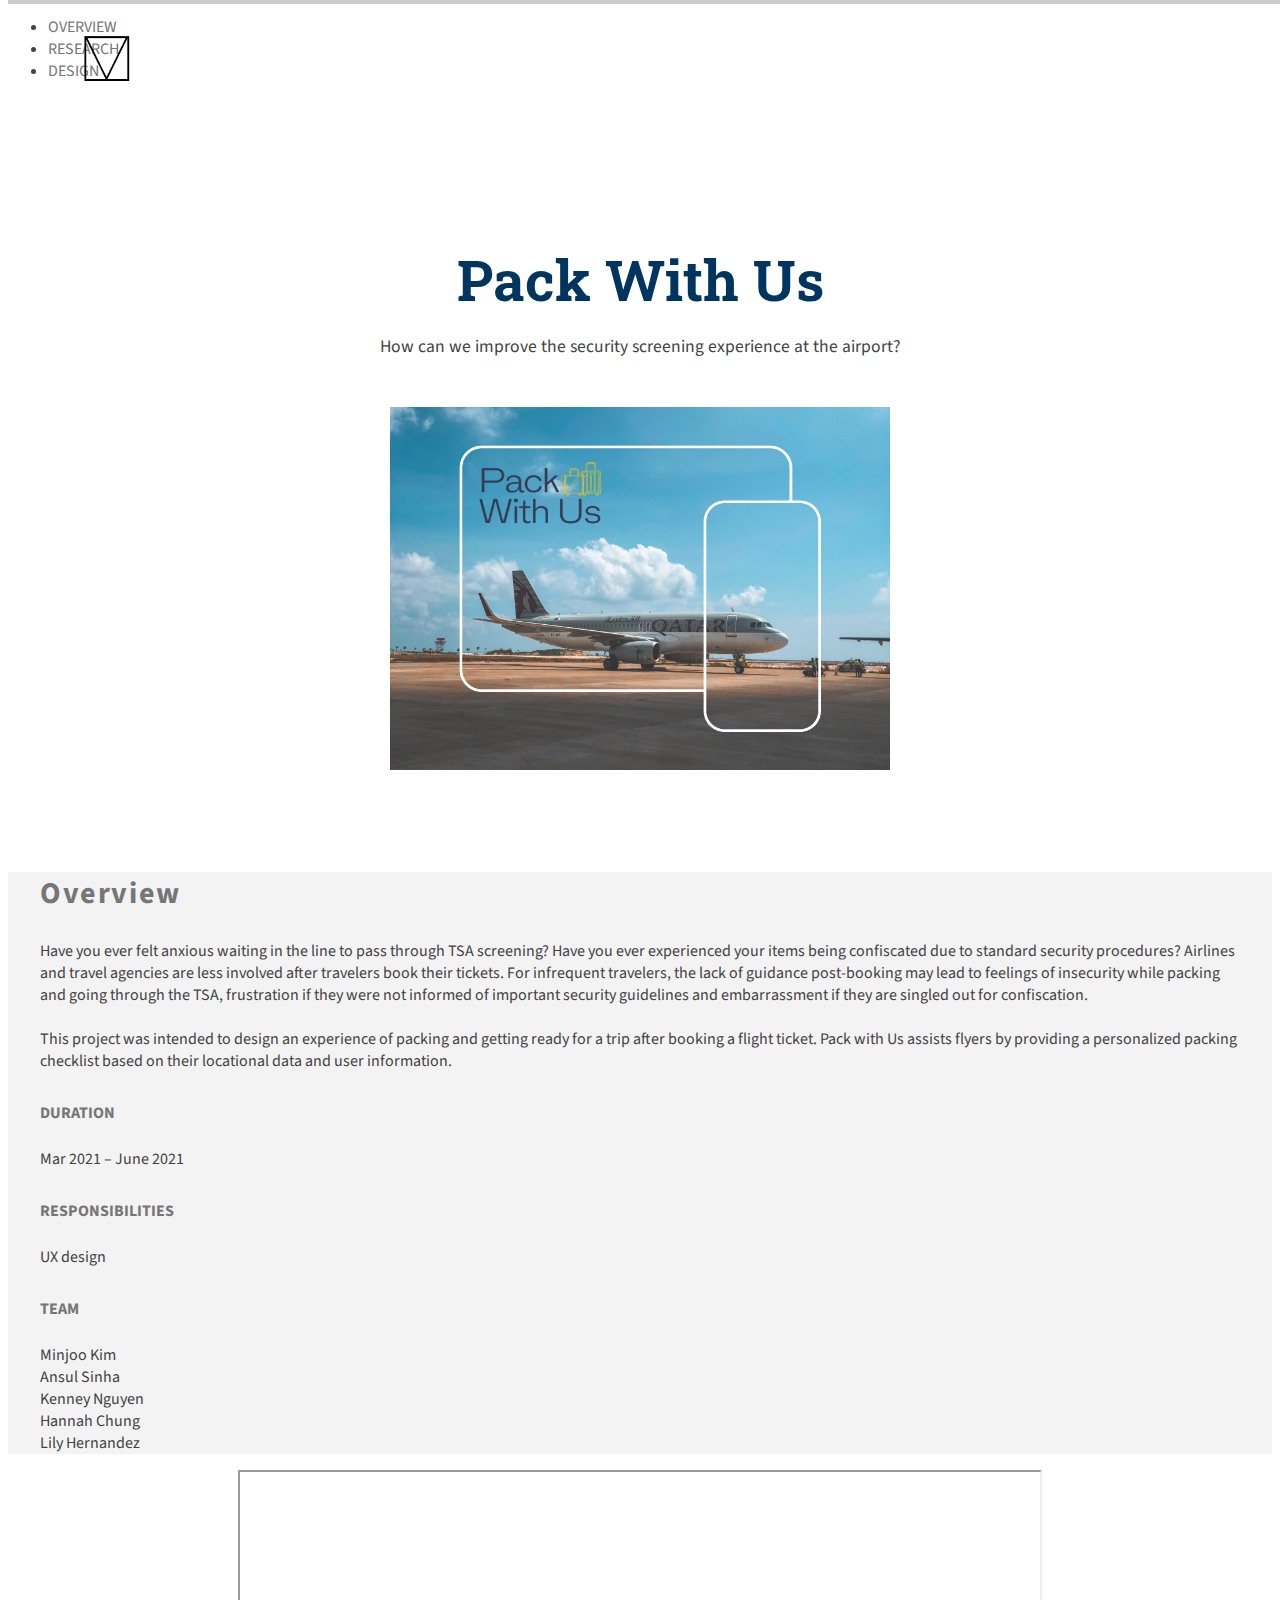
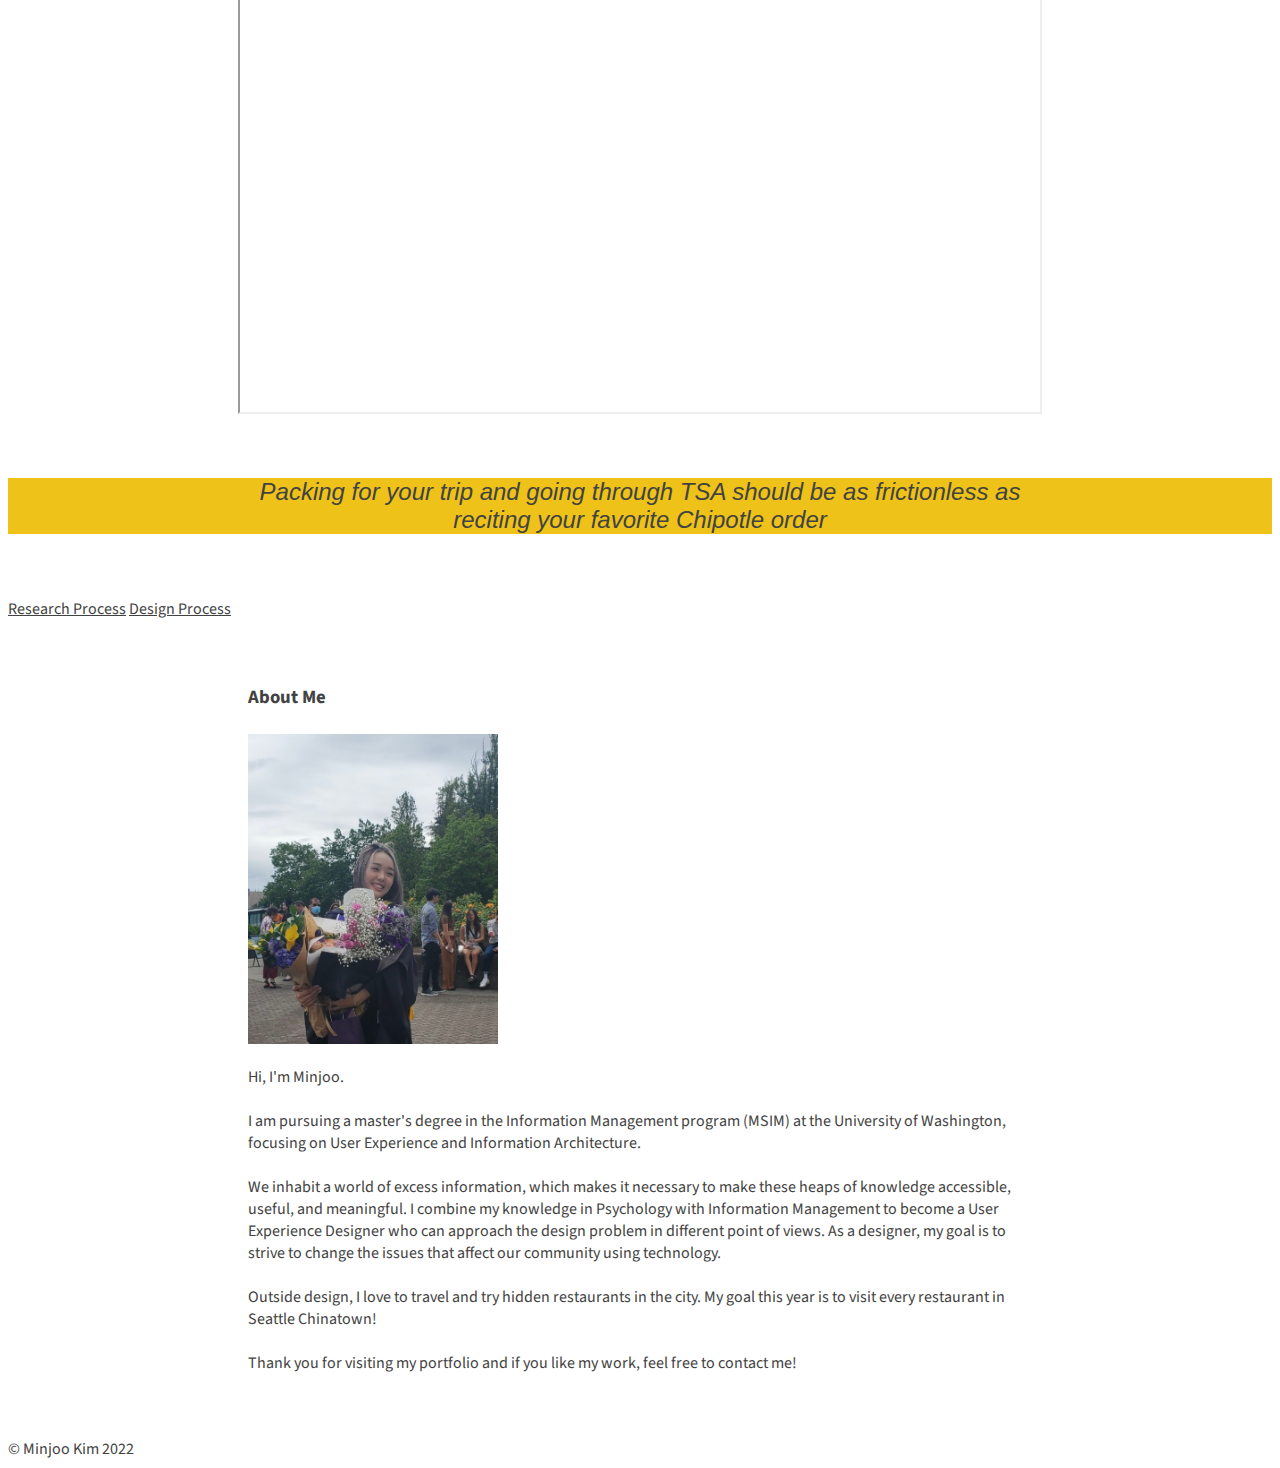
==== commit c4649eaa: "make final edits" ====
--- a/index.html
+++ b/index.html
@@ -39,118 +39,133 @@
         </nav>
     </header>
 
-    <div class="title text-center">
-        <h1>Pack With Us</h1>
-        <p>How can we improve the security screening experience at the airport?</p>
-        <img id="cover" src="img/cover_photo.png" width=300 alt="Pack With Us Cover Page">
+    <div class="header">
+        <div class="progress-container">
+            <div class="progress-bar" id="myBar"></div>
+        </div>
     </div>
+    <div class="webContent">
 
-    <main>
+        <div class="title text-center">
+            <h1>Pack With Us</h1>
+            <p>How can we improve the security screening experience at the airport?</p>
+            <img id="cover" src="img/cover_photo.png" width=300 alt="Pack With Us Cover Page">
+        </div>
 
-        <div class="jumbotron jumbotron-fluid">
-            <div class="container-fluid" id="intro">
-                <div class="row justify-content-center">
-                    <div class="d-flex col col-sm-8 col-md-8 col-lg-8 col-xl-8">
-                        <div id="content">
-                            <h2>Overview</h2>
-                            <p>Have you ever felt anxious waiting in the line to pass through TSA screening? Have you
-                                ever
-                                experienced
-                                your items being confiscated due to standard security procedures? Airlines and travel
-                                agencies
-                                are
-                                less
-                                involved after travelers book their tickets. For infrequent travelers, the lack of
-                                guidance
-                                post-booking
-                                may lead to feelings of insecurity while packing and going through the TSA, frustration
-                                if they
-                                were
-                                not
-                                informed of important security guidelines and embarrassment if they are singled out for
-                                confiscation.
-                                <br><br>This project was intended to design an experience of packing and getting ready
-                                for a
-                                trip after
-                                booking
-                                a flight ticket. Pack with Us assists flyers by providing a personalized packing
-                                checklist based
-                                on
-                                their locational data and user information.
+        <main>
+
+            <div class="jumbotron jumbotron-fluid">
+                <div class="container-fluid" id="intro">
+                    <div class="row justify-content-center">
+                        <div class="d-flex col col-sm-8 col-md-8 col-lg-8 col-xl-8">
+                            <div id="content">
+                                <h2>Overview</h2>
+                                <p>Have you ever felt anxious waiting in the line to pass through TSA screening? Have
+                                    you ever experienced your items being confiscated due to standard security procedures? Airlines and
+                                    travel agencies are less
+                                    involved after travelers book their tickets. For infrequent travelers, the lack of
+                                    guidance post-booking
+                                    may lead to feelings of insecurity while packing and going through the TSA,
+                                    frustration
+                                    if they
+                                    were
+                                    not
+                                    informed of important security guidelines and embarrassment if they are singled out
+                                    for
+                                    confiscation.
+                                    <br><br>This project was intended to design an experience of packing and getting
+                                    ready
+                                    for a
+                                    trip after
+                                    booking
+                                    a flight ticket. Pack with Us assists flyers by providing a personalized packing
+                                    checklist based
+                                    on
+                                    their locational data and user information.
+                                </p>
+                            </div>
+                        </div>
+                        <div class="d-flex col col-sm-8 col-md-4 col-lg-2 col-xl-2">
+                            <div id="content">
+                                <h3>Duration</h3>
+                                <p>Mar 2021 – June 2021</p>
+
+                                <h3>Responsibilities</h3>
+                                <p>UX design</p>
+
+                                <h3>Team</h3>
+                                <p>Minjoo Kim
+                                    <br>Ansul Sinha
+                                    <br>Kenney Nguyen
+                                    <br>Hannah Chung
+                                    <br>Lily Hernandez
+                                </p>
+                            </div>
+                        </div>
+                        </section>
+                    </div>
+                </div>
+
+            </div>
+
+            <iframe id="prototypevideo" src="https://www.youtube.com//embed/DbdCM2KamGk">
+            </iframe>
+
+            <div class="jumbotron jumbotron-fluid" id="quote">
+                <div class="container">
+                    <p>Packing for your trip and going through TSA should be as frictionless as <br>reciting your
+                        favorite
+                        Chipotle order</p>
+                </div>
+            </div>
+
+            <div id="next" class="d-flex justify-content-center mx-3">
+                <a href="research.html" class="btn btn-primary btn-lg active mx-4" role="button"
+                    aria-pressed="true">Research
+                    Process</a>
+                <a href="design.html" class="btn btn-primary btn-lg active mx-4" role="button"
+                    aria-pressed="true">Design
+                    Process</a>
+            </div>
+
+            <div id="content">
+                <h3>About Me</h3>
+                <div class="container-fluid my-5">
+                    <div class="row justify-content-center">
+                        <div class="col col-sm-6 col-lg-4 my-2">
+                            <img src="img/profile.jpg" width=250 alt="Picture of Me">
+                        </div>
+                        <div class="d-flex col col-sm-10 col-lg-8 my-2">
+                            <p>Hi, I'm Minjoo.<br><br>I am pursuing a master's degree in the Information Management
+                                program
+                                (MSIM)
+                                at the University of Washington, focusing on User Experience and Information
+                                Architecture.<br><br>We
+                                inhabit a world of excess information, which makes it necessary to make these heaps of
+                                knowledge accessible,
+                                useful, and meaningful. I combine my knowledge in Psychology with Information Management
+                                to
+                                become a User
+                                Experience Designer who can approach the design problem in different point of views. As
+                                a
+                                designer, my goal
+                                is to strive to change the issues that affect our community using
+                                technology.<br><br>Outside
+                                design, I
+                                love to travel and try hidden restaurants in the city. My goal this year is to visit
+                                every
+                                restaurant in
+                                Seattle Chinatown!
+                                <br><br>Thank you for visiting my portfolio and if you like my work, feel free to
+                                contact
+                                me!
                             </p>
                         </div>
                     </div>
-                    <div class="d-flex col col-sm-8 col-md-4 col-lg-2 col-xl-2">
-                        <div id="content">
-                            <h3>Duration</h3>
-                            <p>Mar 2021 – June 2021</p>
-
-                            <h3>Responsibilities</h3>
-                            <p>UX design</p>
-
-                            <h3>Team</h3>
-                            <p>Minjoo Kim
-                                <br>Ansul Sinha
-                                <br>Kenney Nguyen
-                                <br>Hannah Chung
-                                <br>Lily Hernandez
-                            </p>
-                        </div>
-                    </div>
-                    </section>
                 </div>
             </div>
-
-        </div>
-
-        <iframe id="prototypevideo" src="https://www.youtube.com//embed/DbdCM2KamGk">
-        </iframe>
-
-        <div class="jumbotron jumbotron-fluid" id="quote">
-            <div class="container">
-              <p>Packing for your trip and going through TSA should be as frictionless as <br>reciting your favorite
-                Chipotle order</p>
-            </div>
-          </div>
-
-        <div id="next" class="d-flex justify-content-center mx-3">
-            <a href="research.html" class="btn btn-primary btn-lg active mx-4" role="button"
-                aria-pressed="true">Research
-                Process</a>
-            <a href="design.html" class="btn btn-primary btn-lg active mx-4" role="button" aria-pressed="true">Design
-                Process</a>
-        </div>
-
-        <div id="content">
-            <h3>About Me</h3>
-            <div class="container-fluid my-5">
-                <div class="row justify-content-center">
-                    <div class="col col-sm-6 col-lg-4 my-2">
-                        <img src="img/profile.jpg" width=250 alt="Picture of Me">
-                    </div>
-                    <div class="d-flex col col-sm-10 col-lg-8 my-2">
-                        <p>Hi, I'm Minjoo.<br><br>I am pursuing a master's degree in the Information Management program
-                            (MSIM)
-                            at the University of Washington, focusing on User Experience and Information
-                            Architecture.<br><br>We
-                            inhabit a world of excess information, which makes it necessary to make these heaps of
-                            knowledge accessible,
-                            useful, and meaningful. I combine my knowledge in Psychology with Information Management to
-                            become a User
-                            Experience Designer who can approach the design problem in different point of views. As a
-                            designer, my goal
-                            is to strive to change the issues that affect our community using technology.<br><br>Outside
-                            design, I
-                            love to travel and try hidden restaurants in the city. My goal this year is to visit every
-                            restaurant in
-                            Seattle Chinatown!
-                            <br><br>Thank you for visiting my portfolio and if you like my work, feel free to contact
-                            me!
-                        </p>
-                    </div>
-                </div>
-            </div>
-    </main>
+        </main>
+    </div>
     <footer>
         &copy; Minjoo Kim 2022
     </footer>
--- a/css/style.css
+++ b/css/style.css
@@ -38,7 +38,7 @@
     font-family: "Roboto Slab";
     text-align: center;
     font-size: 2.5rem;
-    margin: 1rem;
+    margin: 5rem;
     color: #00355F;
 }
 
@@ -153,6 +153,10 @@
         margin: 4rem 4rem;
     }
 
+    main div#content h3 {
+        margin-bottom: 1.5rem;
+    }
+
     iframe {
         width: 500px;
         height: 360px;
@@ -216,226 +220,22 @@
     }
 }
 
-
-/* 
-main div {
-    margin-bottom: 8rem;
-}
-
-main div {
-    font-size: 30px;
-    font-weight: 900;
-    letter-spacing: .1rem;
-}
-
-img {
-    display: block;
-    margin: 0 auto;
-}
-
-.persona {
-    display: inline-flex;
-    align-items: center;
-    text-align: center;
-}
-
-.persona img {
-    padding: 0 5px 0 5px;
-    margin-left: auto;
-    margin-right: auto;
-}
-
-.grid_container {
-    display: grid;
-    /* grid-template-columns: auto auto; */
-    /* padding: 10px; 
-}*/
-
-/* 
-.grid_item {
-    padding: 1px;
-    text-align: center;
-} */
-
-/* .persona_img {
+/* progress bar */
+.header {
+    position: fixed;
+    top: 0;
+    z-index: 1;
     width: 100%;
-} */
-/* 
-em {
-    font-weight: 900;
-    background-color: #EEC218;
-    padding-left: 5px;
-    padding-right: 5px;
-    margin-left: 3px;
-    margin-right: 3px;
-}
-
-
-
-/* Overview box */
-/* #intro {
-    background-color: #EEEEEEB3;
-}
-
-.boxes {
-    display: flex;
-}
-
-#intro h2 {
-    font-size: 30px;
-    font-weight: 900;
-    letter-spacing: .1rem;
-}
-
-#intro h3 {
-    font-size: 1rem;
-    font-weight: 900;
-    text-transform: uppercase;
-    margin-bottom: 10px;
-    margin-top: 30px;
-}
-
-#intro .overview p {
-    font-size: 18px;
-    font-weight: 200;
-}
-
-
- /* emphasis */
-/* .emphasis {
-    background-color: #EEEEEEB3;
-    padding-top: 2rem;
-    padding-bottom: 3rem;
-    padding-left: 8rem;
-}
-
-.emphasis p {
-    font-size: 18px;
-    line-height: normal;}
-
-.emphasis#quote {
-    background-color: #EEC218;
-}
-
-.emphasis#quote p {
-    text-align: center;
-    font-style: italic;
-} */
-
-/* bottom navigation --> Make into buttons*/
-/* #next p {
-    text-align: center;
-    font-size: 25px;
-    padding-bottom: 10rem;
-}
-
-#next p a {
-    text-decoration: none;
-    color: #767676;
-    margin-left: 4rem;
-}
-
-#next p a:hover {
-    color: #424242;
-} */
-
-/* footer */
-/* footer {
-    margin: 3rem 13rem;
-} */
-
-/* 
-@media (min-width: 598px) {
-    iframe {
-        display: block;
-        background-position: center;
-        margin: 0 auto;
-        width: 540px;
-        height: 350px;
-    }
-    .emphasis#quote {
-        padding: 2rem 5rem;
-        margin-top: 3rem;
-        margin-bottom: 3rem;
-    }
-    .emphasis#quote p {
-        font-size: 20px;
-    }
-
-    nav ul {
-        width: 100%;
-        position: fixed;
-        right: 5rem;
-        top: 2rem;
-    }
-    
-    nav li {
-        display: inline;
-        padding-right: 2rem;
-    }
-    main h3, main p, main ol {
-        margin-left: 5rem;
-        margin-right: 5rem;
-    }
-}
-
-
-
-@media (min-width: 768px) {
-    iframe {
-        display: block;
-        background-position: center;
-        margin: 0 auto;
-        width: 700px;
-        height: 550px;
-    }
-    .emphasis#quote {
-        padding: 4rem 8rem;
-        margin-top: 5rem;
-        margin-bottom: 5rem;
-    }
-    .emphasis#quote p {
-        font-size: 30px;
-    }
-    nav ul {
-        width: 100%;
-        position: fixed;
-        right: 5rem;
-        top: 2rem;
-    }
-    
-    nav li {
-        display: inline;
-        padding-right: 2rem;
-    }
-    main h3, main p, main ol {
-        margin-left: 5rem;
-        margin-right: 5rem;
-    }
-}
-
-
-
-@media (min-width: 992px) {
-    iframe {
-        display: block;
-        background-position: center;
-        margin: 0 auto;
-        width: 700px;
-        height: 550px;
-    }
-
-    .emphasis#quote {
-        padding: 5rem 10rem;
-        margin-top: 6rem;
-        margin-bottom: 6rem;
-    }
-    .emphasis#quote p {
-        font-size: 30px;
-    }
-
-    main h3, main p, main ol {
-        margin-left: 15rem;
-        margin-right: 15rem;
-    }
-} */ +    background-color: #f1f1f1;
+  }
+  
+  .progress-container {
+    width: 100%;
+    height: 4px;
+    background: #ccc;
+  }
+  
+  .progress-bar {
+    height: 4px;
+    width: 0%;
+  }